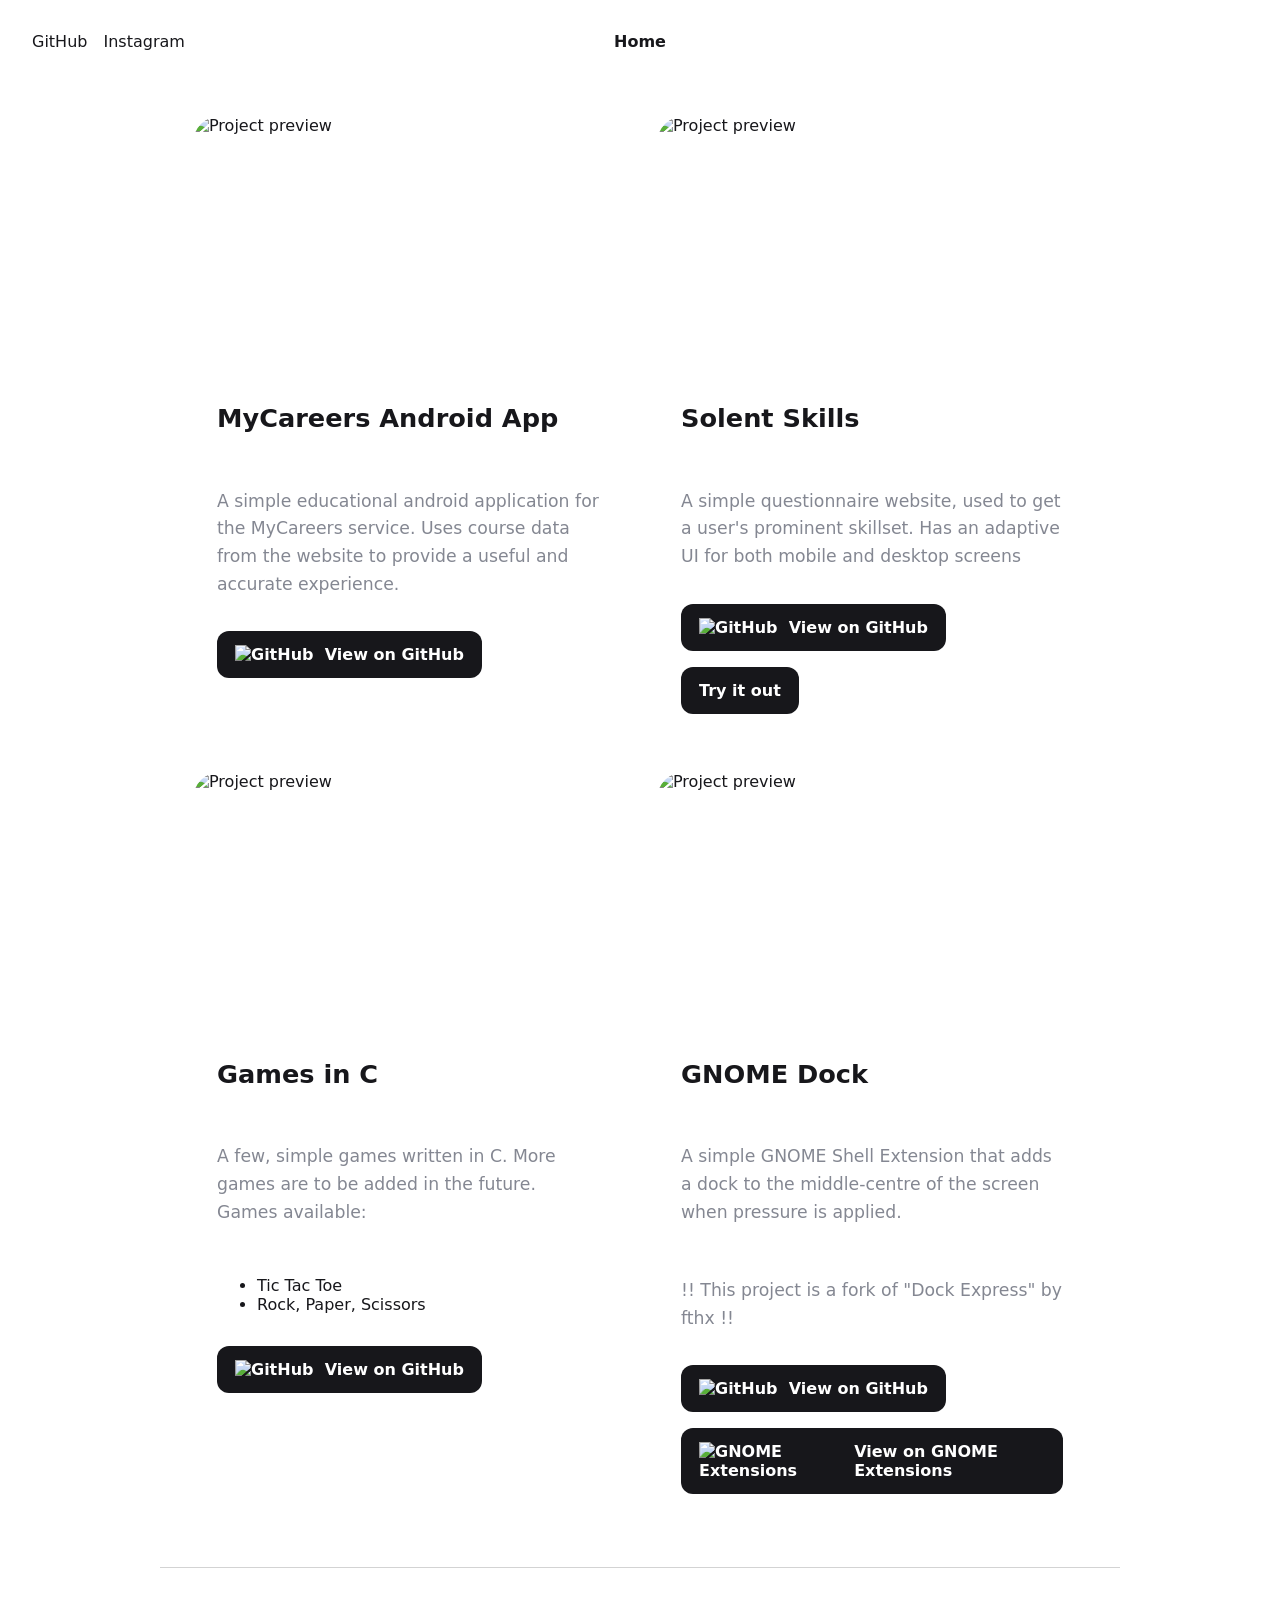
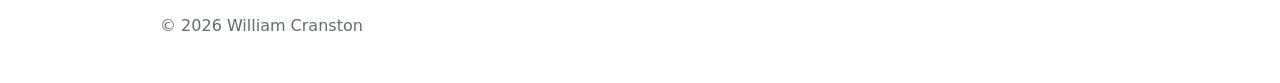
==== projects.html @ 8311c409 "Added some more (unnecessary) animations for elements" ====
<!doctype html>
<html lang="en">
  <head>
    <meta charset="utf-8" />
    <meta name="viewport" content="width=device-width,initial-scale=1" />
    <meta name="color-scheme" content="light dark" />
    <title>Projects</title>
    <link rel="stylesheet" href="styles.css" />
  </head>

  <body>
    <div class="noise"></div>

    <header class="nav">
      <div class="nav-top">
        <div class="nav-left">
          <div class="socials">
            <div class="menu-link">
              <a href="https://github.com/devster3000" target="_blank"
                >GitHub</a
              >
            </div>
            <div class="menu-link">
              <a href="https://instagram.com/coolmccools0n" target="_blank"
                >Instagram</a
              >
            </div>
          </div>

          <button class="menu-toggle" aria-label="Menu">☰</button>
        </div>

        <div class="nav-center">
          <div class="menu-link">
            <a href="/index.html" class="projects-btn" id="nav-title">Home</a>
          </div>
        </div>
      </div>

      <div class="mobile-menu">
        <div class="menu-links">
          <div class="menu-link">
            <a href="https://github.com/devster3000" target="_blank">GitHub</a>
          </div>
          <div class="menu-link">
            <a href="https://instagram.com/coolmccools0n" target="_blank"
              >Instagram</a
            >
          </div>
        </div>

        <div class="menu-divider"></div>
      </div>
    </header>

    <div class="wrap">
      <main class="projects-page">
        <!-- Project Card #1 (MyCareers Android App)-->
        <section class="project-card">
          <div class="project-image">
            <img
              src="https://raw.githubusercontent.com/devster3000/assets-drive/main/mycareers/banner/my-careers-banner.png"
              alt="Project preview"
            />
          </div>

          <div class="project-content">
            <h2>MyCareers Android App</h2>

            <p>
              A simple educational android application for the MyCareers
              service. Uses course data from the website to provide a useful and
              accurate experience.
            </p>

            <a
              class="github-btn"
              href="https://github.com/devster3000/mycareers-app"
            >
              <picture>
                <source
                  srcset="
                    https://raw.githubusercontent.com/devster3000/assets-drive/main/logos/github/github-black.png
                  "
                  media="(prefers-color-scheme: dark)"
                />

                <img
                  src="https://raw.githubusercontent.com/devster3000/assets-drive/main/logos/github/github-white.png"
                  alt="GitHub"
                />
              </picture>

              <span>View on GitHub</span>
            </a>
          </div>
        </section>

        <!-- Project Card #2 (Solent Skills)-->
        <section class="project-card">
          <div class="project-image">
            <img
              src="https://raw.githubusercontent.com/devster3000/assets-drive/main/solent-skills/banner/solent-skills-banner.png"
              alt="Project preview"
            />
          </div>

          <div class="project-content">
            <h2>Solent Skills</h2>

            <p>
              A simple questionnaire website, used to get a user's prominent
              skillset. Has an adaptive UI for both mobile and desktop screens
            </p>

            <a
              class="github-btn"
              href="https://github.com/devster3000/solent-skills"
            >
              <picture>
                <source
                  srcset="
                    https://raw.githubusercontent.com/devster3000/assets-drive/main/logos/github/github-black.png
                  "
                  media="(prefers-color-scheme: dark)"
                />

                <img
                  src="https://raw.githubusercontent.com/devster3000/assets-drive/main/logos/github/github-white.png"
                  alt="GitHub"
                />
              </picture>

              <span>View on GitHub</span>
            </a>

            <a
              class="github-btn"
              href="https://devster3000.github.io/solent-skills/"
            >
              <span>Try it out</span>
            </a>
          </div>
        </section>

        <!-- Project Card #3 (Games in C)-->
        <section class="project-card">
          <div class="project-image">
            <img
              src="https://raw.githubusercontent.com/devster3000/assets-drive/main/other/various%20games/banner/games-banner.png"
              alt="Project preview"
            />
          </div>

          <div class="project-content">
            <h2>Games in C</h2>

            <p>
              A few, simple games written in C. More games are to be added in
              the future. Games available:
            </p>
            <ul>
              <li>Tic Tac Toe</li>
              <li>Rock, Paper, Scissors</li>
            </ul>

            <a
              class="github-btn"
              href="https://github.com/devster3000/games-collection"
            >
              <picture>
                <source
                  srcset="
                    https://raw.githubusercontent.com/devster3000/assets-drive/main/logos/github/github-black.png
                  "
                  media="(prefers-color-scheme: dark)"
                />

                <img
                  src="https://raw.githubusercontent.com/devster3000/assets-drive/main/logos/github/github-white.png"
                  alt="GitHub"
                />
              </picture>

              <span>View on GitHub</span>
            </a>
          </div>
        </section>

        <!-- Project Card #4 (GNOME Dock)-->
        <section class="project-card">
          <div class="project-image">
            <img
              src="https://raw.githubusercontent.com/devster3000/assets-drive/main/gnome-dock/banner/gnome-dock-banner.png"
              alt="Project preview"
            />
          </div>

          <div class="project-content">
            <h2>GNOME Dock</h2>

            <p>
              A simple GNOME Shell Extension that adds a dock to the
              middle-centre of the screen when pressure is applied.
            </p>
            <p>!! This project is a fork of "Dock Express" by fthx !!</p>

            <a
              class="github-btn"
              href="https://github.com/devster3000/gnome-dock"
            >
              <picture>
                <source
                  srcset="
                    https://raw.githubusercontent.com/devster3000/assets-drive/main/logos/github/github-black.png
                  "
                  media="(prefers-color-scheme: dark)"
                />

                <img
                  src="https://raw.githubusercontent.com/devster3000/assets-drive/main/logos/github/github-white.png"
                  alt="GitHub"
                />
              </picture>

              <span>View on GitHub</span>
            </a>

            <a
              class="github-btn"
              href="https://extensions.gnome.org/extension/10237/gnome-dock/"
            >
              <picture>
                <source
                  srcset="
                    https://raw.githubusercontent.com/devster3000/assets-drive/main/logos/gnome/gnome-black.png
                  "
                  media="(prefers-color-scheme: dark)"
                />

                <img
                  src="https://raw.githubusercontent.com/devster3000/assets-drive/main/logos/gnome/gnome-white.png"
                  alt="GNOME Extensions"
                />
              </picture>

              <span>View on GNOME Extensions</span>
            </a>
          </div>
        </section>
      </main>

      <footer id="foot">
        <span>© 2026 William Cranston</span>
      </footer>
    </div>

    <script>
      document.addEventListener("DOMContentLoaded", () => {
        const toggle = document.querySelector(".menu-toggle");
        const mobileMenu = document.querySelector(".mobile-menu");
        const title = document.getElementById("nav-title");

        let open = false;

        title.style.pointerEvents = "auto";

        toggle.addEventListener("click", () => {
          open = !open;

          mobileMenu.classList.toggle("show");

          // icon swap
          toggle.textContent = open ? "✕" : "☰";

          // title swap
          title.textContent = open ? "Links" : "Home";

          if (open) {
            title.style.pointerEvents = "none";
          } else {
            title.style.pointerEvents = "auto";
          }
        });
      });
    </script>
  </body>
</html>
---- styles.css ----
/* --- ROOT VARIABLES --- */

:root {
  /* Base color system and theme variables */
  color-scheme: light dark;

  --bg: #ffffff;
  --surface: #ffffff;

  --text: #17171b;
  --muted: #666a77;

  --accent: #7f73f6;

  --border: #d3d3d3;
}

/* --- DARK MODE OVERRIDES --- */

@media (prefers-color-scheme: dark) {
  :root {
    /* Overrides for dark theme */
    --bg: #141418;
    --surface: #18181d;
    --text: #f4f4f7;
    --muted: #a6aabc;
    --accent: #a79fff;
    --border: #272730;
  }
}

/* --- GLOBAL RESET --- */

* {
  /* Ensure consistent box sizing across elements */
  box-sizing: border-box;
}

html,
body {
  /* Remove default spacing */
  margin: 0;
}

body {
  /* Base typography and colors */
  font-family: Inter, system-ui, sans-serif;
  background: var(--bg);
  color: var(--text);
}

/* --- LAYOUT --- */

.wrap {
  /* Constrains content width and centers it */
  width: min(960px, 90%);
  margin: 0 auto;
}

/* --- NAVIGATION --- */

.nav {
  margin-top: 1rem;
  padding: 1.5rem clamp(1rem, 5vw, 4rem);
}

.brand {
  /* Brand/logo alignment */
  display: inline-flex;
  align-items: center;
  gap: 12px;

  color: inherit;
  text-decoration: none;
  font-weight: 600;
}

/* --- HERO SECTION --- */

.hero {
  /* Vertically centered hero section */
  min-height: 72vh;
  display: grid;
  align-items: center;
}

.glass {
  /* Transparent container placeholder */
  padding: 0;
  background: transparent;
}

/* --- UI ELEMENTS --- */

.pill {
  /* Rounded label element */
  display: inline-block;
  padding: 8px 12px;
  border: 1px solid var(--border);
  border-radius: 999px;
  color: var(--muted);
  font-size: 0.9rem;
}

/* --- TYPOGRAPHY --- */

h1 {
  /* Main heading styling */
  margin: 28px 0 20px;
  font-size: clamp(3rem, 10vw, 5.5rem);
  line-height: 0.95;
  letter-spacing: -0.05em;
  max-width: 9ch;
}

p {
  /* Body text constraints */
  max-width: 620px;
  color: var(--muted);
  font-size: 1.08rem;
  line-height: 1.8;
}

/* --- ACTION BUTTONS --- */

.actions {
  display: flex;
  gap: 12px;
  margin-top: 36px;
}

.btn {
  /* Base button styling */
  padding: 14px 18px;
  border-radius: 12px;
  text-decoration: none;
}

.primary {
  /* Primary button variant */
  background: var(--text);
  color: var(--bg);
  transition: 0.2s ease;
}

.primary:hover {
  transform: translateY(-2px);
}

.secondary {
  /* Secondary button variant */
  color: var(--text);
  border: 1px solid var(--border);
  transition: 0.2s ease;
}

.secondary:hover {
  transform: translateY(-2px);
}

/* --- FOOTER --- */

footer {
  padding: 48px 0;
  color: var(--muted);
  border-top: 1px solid var(--border);

  display: flex;
  text-align: center;
  justify-content: space-between;
}

/* --- RESPONSIVE (BASE) --- */

@media (max-width: 700px) {
  .actions {
    flex-direction: column;
  }

  .btn {
    width: 100%;
    text-align: center;
  }

  footer {
    flex-direction: column;
    gap: 8px;
  }
}

/* --- NAVIGATION STRUCTURE --- */

.nav {
  /* Main navigation layout */
  position: relative;
  display: flex;
  align-items: center;
  justify-content: space-between;
  padding: 1rem 2rem;
  gap: 1rem;
}

.nav-left,
.nav-right {
  /* Left and right navigation groups */
  display: flex;
  align-items: center;
  gap: 1rem;
  z-index: 2;
}

.nav-left a,
.nav-right a,
.mobile-menu a {
  /* Shared link styling */
  text-decoration: none;
  color: inherit;
  font-weight: 500;
}

.nav-center {
  /* Centered navigation content */
  position: absolute;
  pointer-events: none;
  left: 50%;
  transform: translateX(-50%);
  z-index: 1;
}

.nav-top {
  /* Top navigation row */
  display: flex;
  align-items: center;
  justify-content: space-between;
  position: relative;
  width: 100%;
}

.nav-top {
  flex-shrink: 0;
}

/* --- NAVIGATION COMPONENTS --- */

.projects-btn {
  padding: 0.7rem 1.4rem;
  border-radius: 999px;

  text-decoration: none;
  color: inherit;
  font-weight: 600;

  transition: 0.2 ease;
}

.projects-btn:hover {
  transform: translateY(-4px);
}

.socials {
  /* Social links container */
  display: flex;
  gap: 1rem;
}

.menu-toggle {
  /* Mobile menu toggle button */
  display: none;
  background: transparent;
  border: none;
  color: inherit;
  font-size: 1.5rem;
  cursor: pointer;
}

.mobile-menu {
  /* Collapsible mobile menu */
  width: 100%;
  overflow: hidden;

  max-height: 0;
  transition: max-height 0.35s ease;

  display: flex;
  flex-direction: column;
  gap: 1.2rem;

  flex-basis: 100%;
}

.mobile-menu.show {
  /* Expanded mobile menu state */
  max-height: 130px;
}

.menu-links {
  /* Desktop-style links inside mobile */
  display: flex;
  justify-content: center;
  gap: 3rem;
  padding: 0.75rem 0 0.5rem;

  transition: 0.2s ease;
}

.menu-link {
  transition: 0.2s ease;
}

.menu-link:hover {
  transform: translateY(-4px);
}

.menu-divider {
  /* Divider line */
  border-bottom: 2px dashed var(--border);
  width: 100%;
}

.menu-links a {
  text-decoration: none;
  font-weight: 500;
}

.mobile-menu a {
  /* Mobile links styling override */
  text-decoration: none;
  font-weight: 600;
}

.mobile-menu.show {
  display: flex;
}

/* --- NAV RESPONSIVE --- */

@media (max-width: 900px) {
  .socials {
    display: none;
  }

  .menu-toggle {
    display: block;
  }

  .nav {
    padding: 1rem;
    flex-wrap: wrap;
  }

  .nav-left {
    gap: 0.7rem;
  }

  .projects-btn {
    padding: 0.6rem 1.1rem;
  }
}

/* --- PROJECTS PAGE --- */

.projects-page {
  /* Responsive grid layout for projects */
  display: grid;
  grid-template-columns: repeat(auto-fit, minmax(320px, 1fr));
  gap: 2rem;
  padding: 3rem 2rem;
}

.project-card {
  /* Individual project container */
  display: flex;
  flex-direction: column;

  background: rgba(255, 255, 255, 0.06);
  backdrop-filter: blur(20px);
  -webkit-backdrop-filter: blur(20px);

  border: 1px solid rgba(255, 255, 255, 0.08);

  border-radius: 28px;
  overflow: hidden;

  transition: 0.25s ease;
}

.project-card:hover {
  transform: translateY(-4px);
}

.project-image {
  /* Image wrapper */
  width: 100%;
  aspect-ratio: 16 / 9;
  overflow: hidden;
}

.project-image img {
  /* Ensures image fills container */
  width: 100%;
  height: 100%;
  object-fit: cover;
  display: block;
}

.project-content {
  /* Card content layout */
  padding: 1.5rem;
  display: flex;
  flex-direction: column;
  gap: 1rem;
}

.project-content h2 {
  font-size: 1.6rem;
  font-weight: 700;
}

.project-content p {
  line-height: 1.6;
  opacity: 0.8;
}

/* --- PROJECT BUTTON --- */

.github-btn {
  /* GitHub link button */
  display: inline-flex;
  align-items: center;
  gap: 0.7rem;

  width: fit-content;

  padding: 14px 18px;
  border-radius: 12px;

  background: var(--text);
  color: var(--bg);

  text-decoration: none;
  font-weight: 600;

  transition: 0.2s ease;
}

.github-btn:hover {
  transform: translateY(-2px);
  opacity: 0.92;
}

.github-btn img {
  width: 18px;
  height: 18px;
  object-fit: contain;
}

/* --- PROJECTS RESPONSIVE --- */

@media (max-width: 700px) {
  .projects-page {
    grid-template-columns: 1fr;
    justify-items: center;
  }

  .project-card {
    width: 100%;
    max-width: 500px;
  }
}
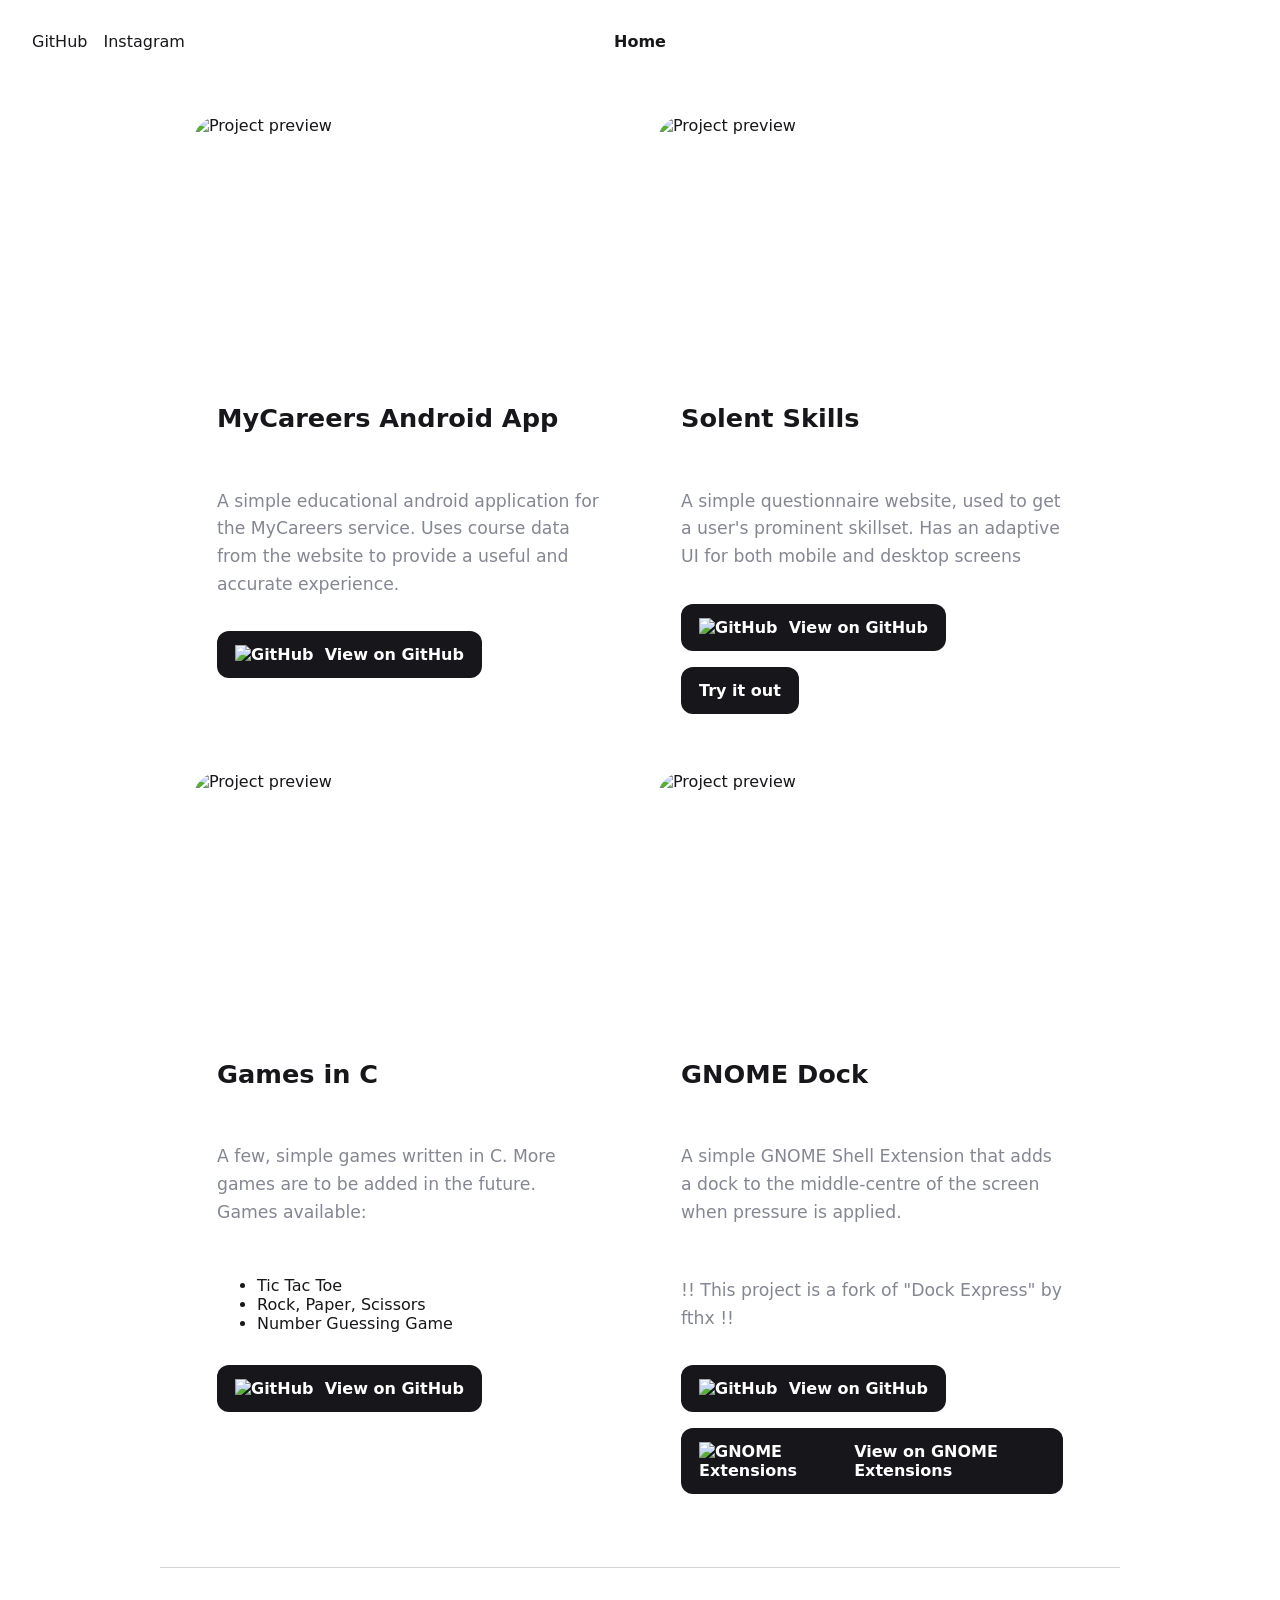
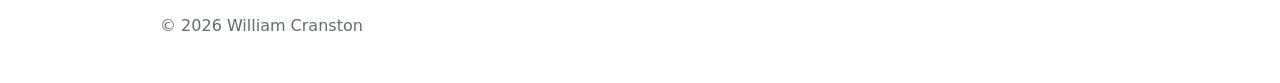
==== commit c0618efd: "Add another game to the list" ====
--- a/projects.html
+++ b/projects.html
@@ -162,6 +162,7 @@
             <ul>
               <li>Tic Tac Toe</li>
               <li>Rock, Paper, Scissors</li>
+              <li>Number Guessing Game</li>
             </ul>
 
             <a
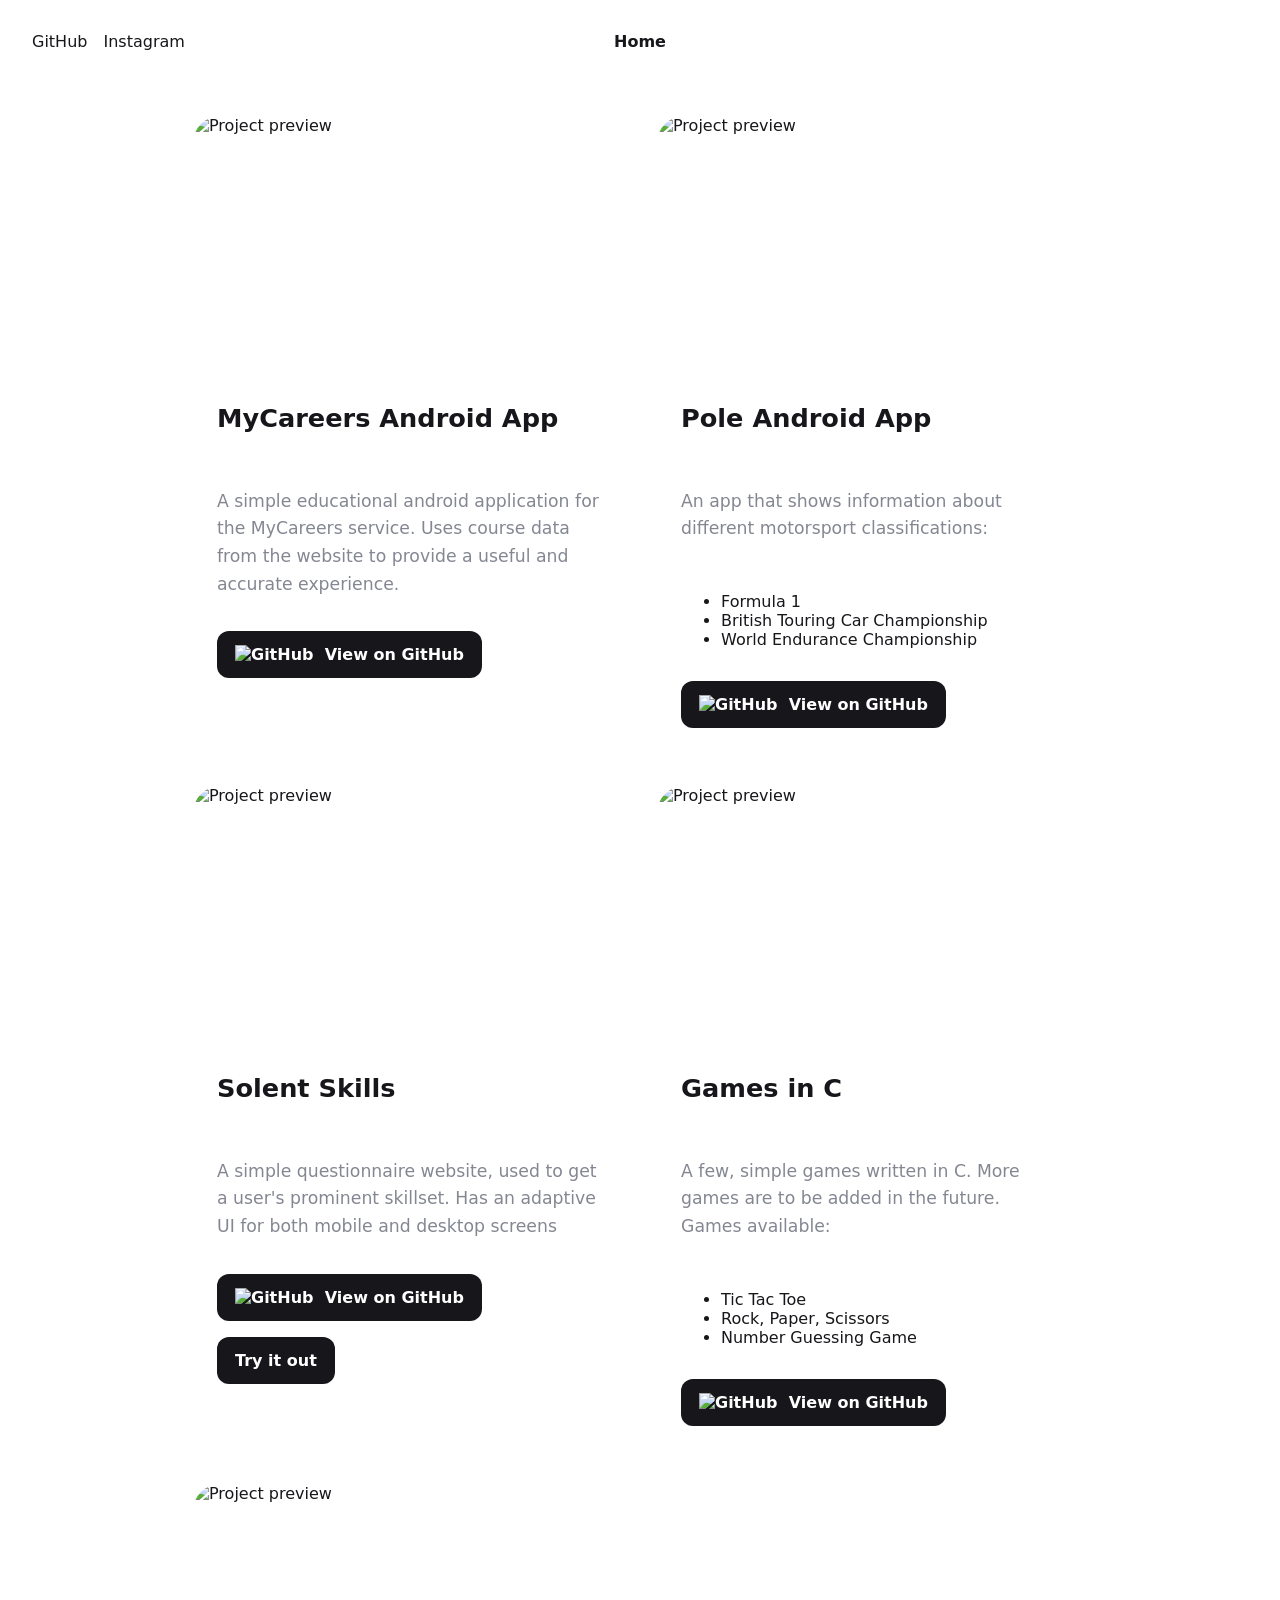
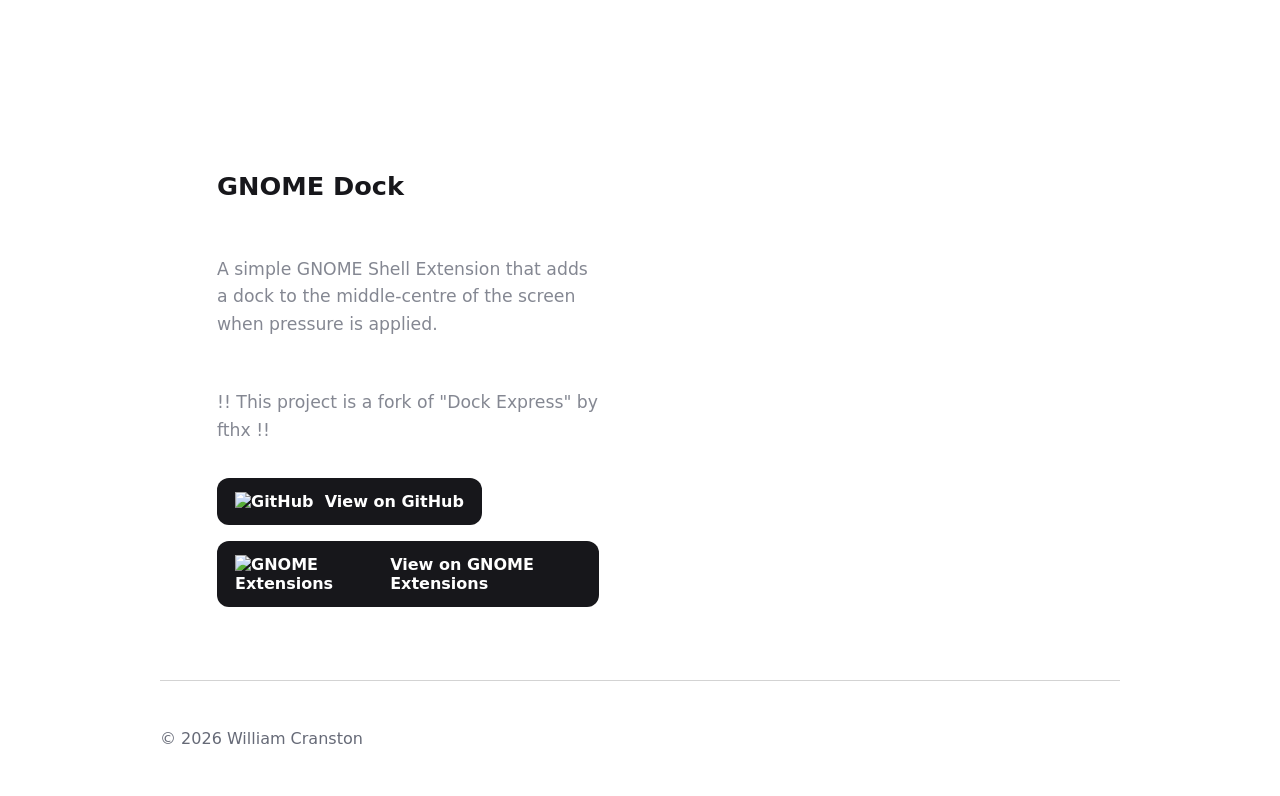
==== commit 698a76d0: "Add pole app" ====
--- a/projects.html
+++ b/projects.html
@@ -96,7 +96,52 @@
           </div>
         </section>
 
-        <!-- Project Card #2 (Solent Skills)-->
+        <!-- Project Card #2 (Pole App)-->
+        <section class="project-card">
+          <div class="project-image">
+            <img
+              src="https://raw.githubusercontent.com/devster3000/assets-drive/main/pole-app/banner/pole-banner.png"
+              alt="Project preview"
+            />
+          </div>
+
+          <div class="project-content">
+            <h2>Pole Android App</h2>
+
+            <p>
+              An app that shows information about different motorsport
+              classifications:
+            </p>
+            <ul>
+              <li>Formula 1</li>
+              <li>British Touring Car Championship</li>
+              <li>World Endurance Championship</li>
+            </ul>
+
+            <a
+              class="github-btn"
+              href="https://github.com/devster3000/pole-app"
+            >
+              <picture>
+                <source
+                  srcset="
+                    https://raw.githubusercontent.com/devster3000/assets-drive/main/logos/github/github-black.png
+                  "
+                  media="(prefers-color-scheme: dark)"
+                />
+
+                <img
+                  src="https://raw.githubusercontent.com/devster3000/assets-drive/main/logos/github/github-white.png"
+                  alt="GitHub"
+                />
+              </picture>
+
+              <span>View on GitHub</span>
+            </a>
+          </div>
+        </section>
+
+        <!-- Project Card #3 (Solent Skills)-->
         <section class="project-card">
           <div class="project-image">
             <img
@@ -143,7 +188,7 @@
           </div>
         </section>
 
-        <!-- Project Card #3 (Games in C)-->
+        <!-- Project Card #4 (Games in C)-->
         <section class="project-card">
           <div class="project-image">
             <img
@@ -188,7 +233,7 @@
           </div>
         </section>
 
-        <!-- Project Card #4 (GNOME Dock)-->
+        <!-- Project Card #5 (GNOME Dock)-->
         <section class="project-card">
           <div class="project-image">
             <img
--- a/styles.css
+++ b/styles.css
@@ -47,6 +47,12 @@
   font-family: Inter, system-ui, sans-serif;
   background: var(--bg);
   color: var(--text);
+  cursor: url("cursor-files/cursor_pointer.png"), auto;
+}
+
+a,
+button {
+  cursor: url("cursor-files/cursor_link.png"), pointer;
 }
 
 /* --- LAYOUT --- */
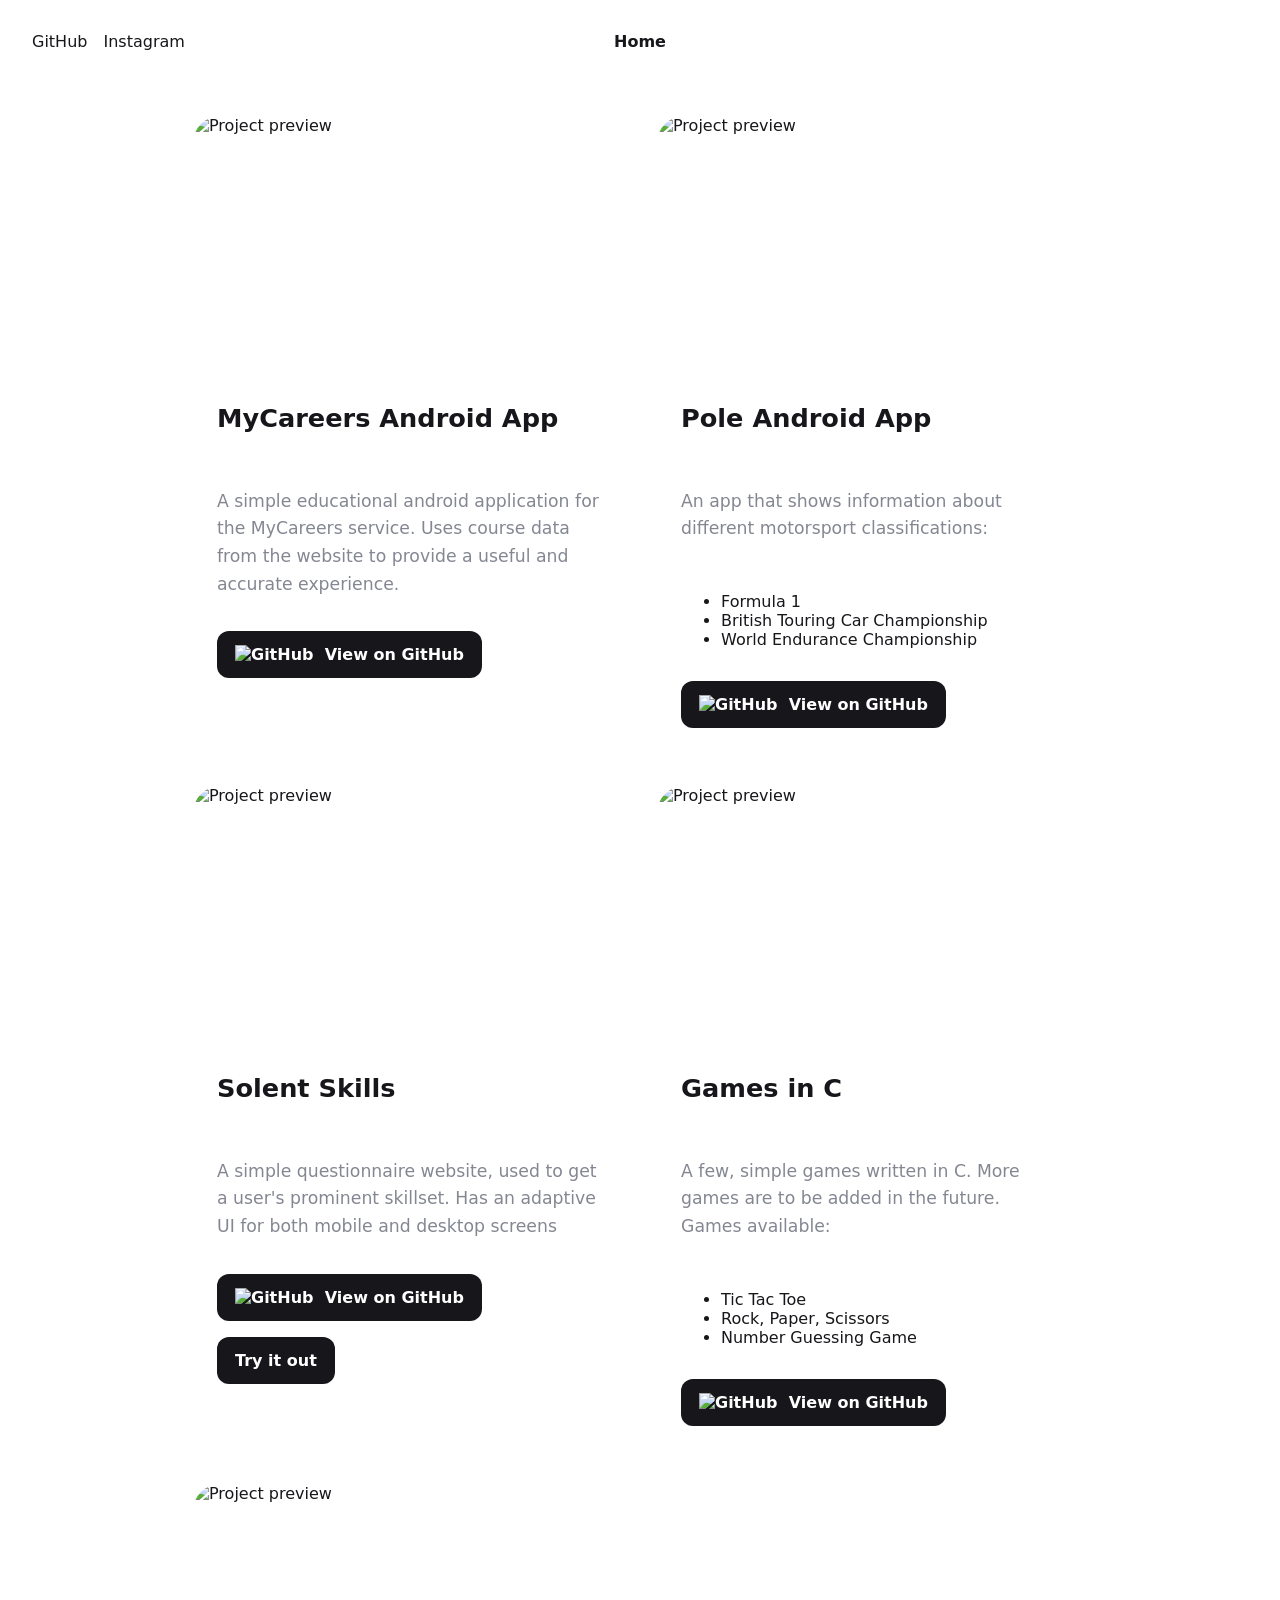
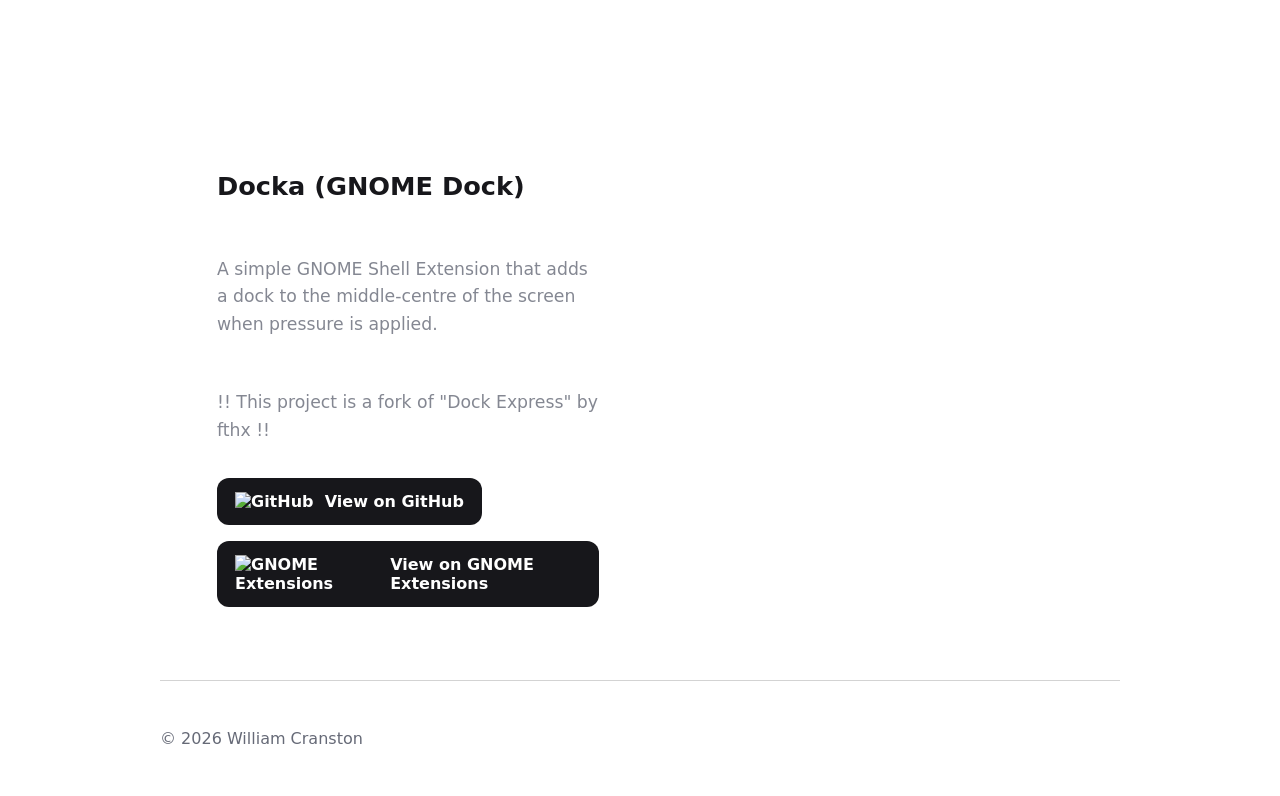
==== commit e1721824: "Rename GNOME Dock to Docka and update links" ====
--- a/projects.html
+++ b/projects.html
@@ -243,7 +243,7 @@
           </div>
 
           <div class="project-content">
-            <h2>GNOME Dock</h2>
+            <h2>Docka (GNOME Dock)</h2>
 
             <p>
               A simple GNOME Shell Extension that adds a dock to the
@@ -253,28 +253,28 @@
 
             <a
               class="github-btn"
-              href="https://github.com/devster3000/gnome-dock"
-            >
-              <picture>
-                <source
-                  srcset="
-                    https://raw.githubusercontent.com/devster3000/assets-drive/main/logos/github/github-black.png
-                  "
-                  media="(prefers-color-scheme: dark)"
-                />
-
-                <img
-                  src="https://raw.githubusercontent.com/devster3000/assets-drive/main/logos/github/github-white.png"
-                  alt="GitHub"
-                />
-              </picture>
-
-              <span>View on GitHub</span>
-            </a>
-
-            <a
-              class="github-btn"
-              href="https://extensions.gnome.org/extension/10237/gnome-dock/"
+              href="https://github.com/devster3000/docka"
+            >
+              <picture>
+                <source
+                  srcset="
+                    https://raw.githubusercontent.com/devster3000/assets-drive/main/logos/github/github-black.png
+                  "
+                  media="(prefers-color-scheme: dark)"
+                />
+
+                <img
+                  src="https://raw.githubusercontent.com/devster3000/assets-drive/main/logos/github/github-white.png"
+                  alt="GitHub"
+                />
+              </picture>
+
+              <span>View on GitHub</span>
+            </a>
+
+            <a
+              class="github-btn"
+              href="https://extensions.gnome.org/"
             >
               <picture>
                 <source
--- a/styles.css
+++ b/styles.css
@@ -276,7 +276,6 @@
   border: none;
   color: inherit;
   font-size: 1.5rem;
-  cursor: pointer;
 }
 
 .mobile-menu {
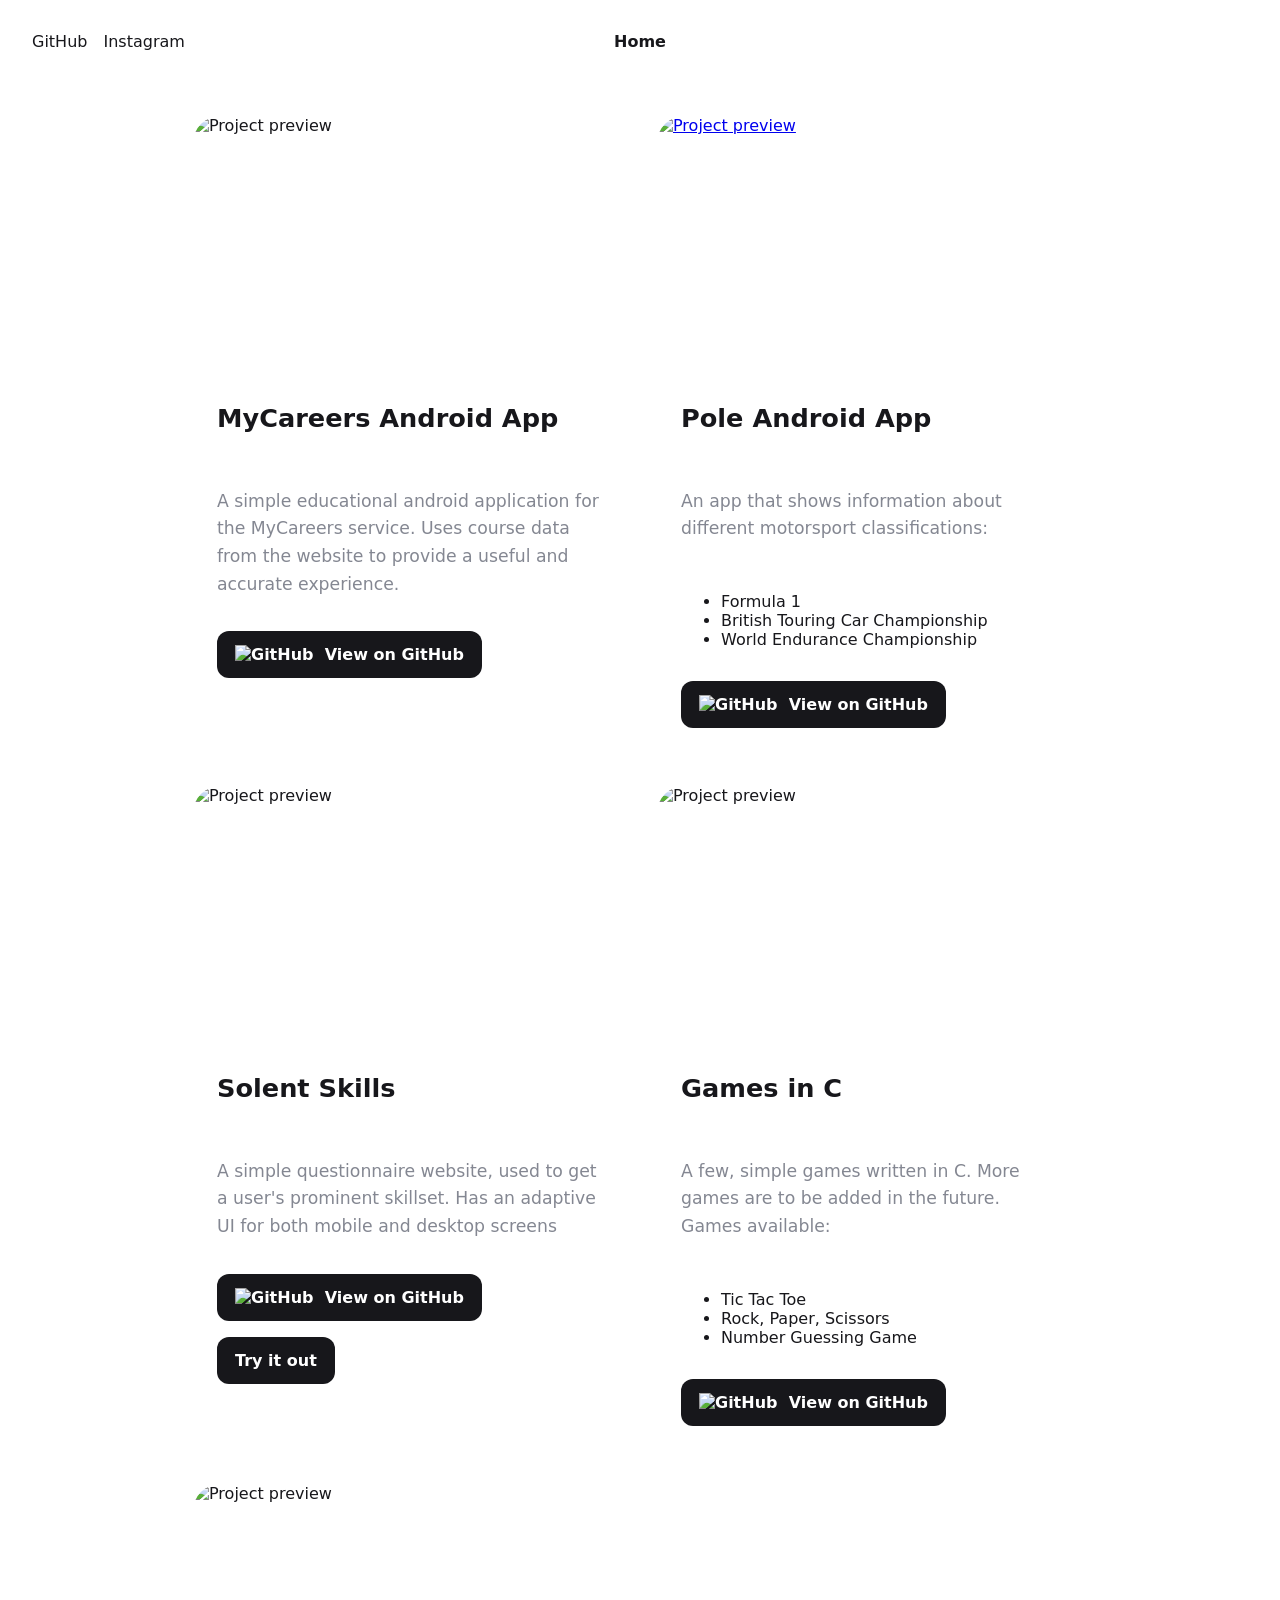
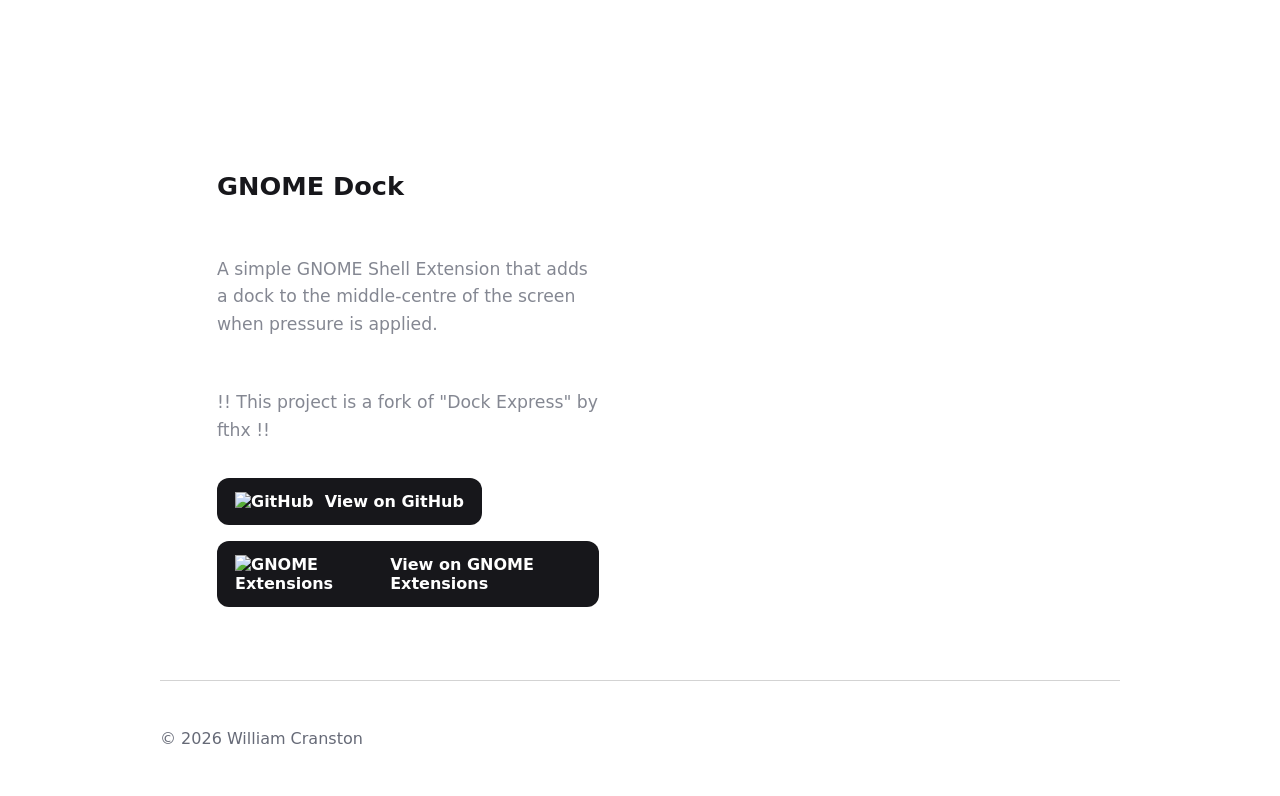
==== commit 7a935a96: "Added new page type for more in-depth information concerning projects." ====
--- a/projects.html
+++ b/projects.html
@@ -99,10 +99,12 @@
         <!-- Project Card #2 (Pole App)-->
         <section class="project-card">
           <div class="project-image">
-            <img
-              src="https://raw.githubusercontent.com/devster3000/assets-drive/main/pole-app/banner/pole-banner.png"
-              alt="Project preview"
-            />
+            <a href="/project-pages/pole-app.html">
+              <img
+                src="https://raw.githubusercontent.com/devster3000/assets-drive/main/pole-app/banner/pole-banner.png"
+                alt="Project preview"
+              />
+            </a>
           </div>
 
           <div class="project-content">
@@ -243,7 +245,7 @@
           </div>
 
           <div class="project-content">
-            <h2>Docka (GNOME Dock)</h2>
+            <h2>GNOME Dock</h2>
 
             <p>
               A simple GNOME Shell Extension that adds a dock to the
@@ -253,28 +255,28 @@
 
             <a
               class="github-btn"
-              href="https://github.com/devster3000/docka"
-            >
-              <picture>
-                <source
-                  srcset="
-                    https://raw.githubusercontent.com/devster3000/assets-drive/main/logos/github/github-black.png
-                  "
-                  media="(prefers-color-scheme: dark)"
-                />
-
-                <img
-                  src="https://raw.githubusercontent.com/devster3000/assets-drive/main/logos/github/github-white.png"
-                  alt="GitHub"
-                />
-              </picture>
-
-              <span>View on GitHub</span>
-            </a>
-
-            <a
-              class="github-btn"
-              href="https://extensions.gnome.org/"
+              href="https://github.com/devster3000/gnome-dock"
+            >
+              <picture>
+                <source
+                  srcset="
+                    https://raw.githubusercontent.com/devster3000/assets-drive/main/logos/github/github-black.png
+                  "
+                  media="(prefers-color-scheme: dark)"
+                />
+
+                <img
+                  src="https://raw.githubusercontent.com/devster3000/assets-drive/main/logos/github/github-white.png"
+                  alt="GitHub"
+                />
+              </picture>
+
+              <span>View on GitHub</span>
+            </a>
+
+            <a
+              class="github-btn"
+              href="https://extensions.gnome.org/extension/10237/gnome-dock/"
             >
               <picture>
                 <source
--- a/styles.css
+++ b/styles.css
@@ -421,6 +421,10 @@
   font-weight: 700;
 }
 
+.project-content h2 a {
+  color: inherit;
+}
+
 .project-content p {
   line-height: 1.6;
   opacity: 0.8;
@@ -472,3 +476,140 @@
     max-width: 500px;
   }
 }
+
+/* --- APP PAGE DESIGN --- */
+
+.app-header {
+  margin-top: 2rem;
+  margin-bottom: 2rem;
+}
+
+.app-header-content {
+  display: flex;
+  align-items: center;
+  justify-content: space-between;
+  gap: 2rem;
+}
+
+.back-btn {
+  background: none;
+  border: none;
+  padding: 0;
+
+  color: inherit;
+}
+
+.app-meta {
+  max-width: 600px;
+}
+
+.app-header h1 {
+  font-size: clamp(2.5rem, 6vw, 3.5rem);
+  margin-bottom: 0.5rem;
+}
+
+.app-subtitle {
+  font-size: 1.1rem;
+  color: var(--muted);
+}
+
+.app-icon img {
+  width: 100px;
+  height: 100px;
+
+  border-radius: 22px;
+  object-fit: cover;
+
+  border: 1px solid var(--border);
+}
+
+@media (max-width: 700px) {
+  .app-header-content {
+    flex-direction: row;
+    align-items: center;
+    gap: 1rem;
+  }
+
+  .app-icon {
+    order: -1;
+  }
+
+  .app-icon img {
+    width: 60px;
+    height: 60px;
+    border-radius: 14px;
+  }
+
+  .app-meta h1 {
+    font-size: 1.8rem;
+  }
+
+  .app-subtitle {
+    font-size: 0.95rem;
+  }
+
+  .app-actions {
+    margin-top: 1.2rem;
+  }
+}
+
+/* -- SCREENSHOTS -- */
+
+.app-screenshots {
+  margin: 2rem 0;
+}
+
+.app-screenshots h2 {
+  margin-bottom: 1rem;
+}
+
+.screenshots-scroll {
+  display: flex;
+  gap: 1rem;
+
+  overflow-x: auto;
+  padding-bottom: 0.5rem;
+
+  scroll-snap-type: x mandatory;
+}
+
+.screenshots-scroll::-webkit-scrollbar {
+  height: 6px;
+}
+
+.screenshots-scroll::-webkit-scrollbar-thumb {
+  background: var(--border);
+  border-radius: 999px;
+}
+
+.screenshots-scroll img {
+  height: 300px;
+  border-radius: 16px;
+
+  object-fit: cover;
+
+  flex-shrink: 0;
+
+  scroll-snap-align: start;
+
+  border: 1px solid var(--border);
+}
+@media (max-width: 700px) {
+  .screenshots-scroll img {
+    height: 220px;
+  }
+}
+
+/* -- ABOUT SECTION -- */
+
+.app-about {
+  margin-top: 2.5rem;
+}
+
+.app-about h2 {
+  margin-bottom: 1rem;
+}
+
+.app-about p {
+  margin-bottom: 1rem;
+}
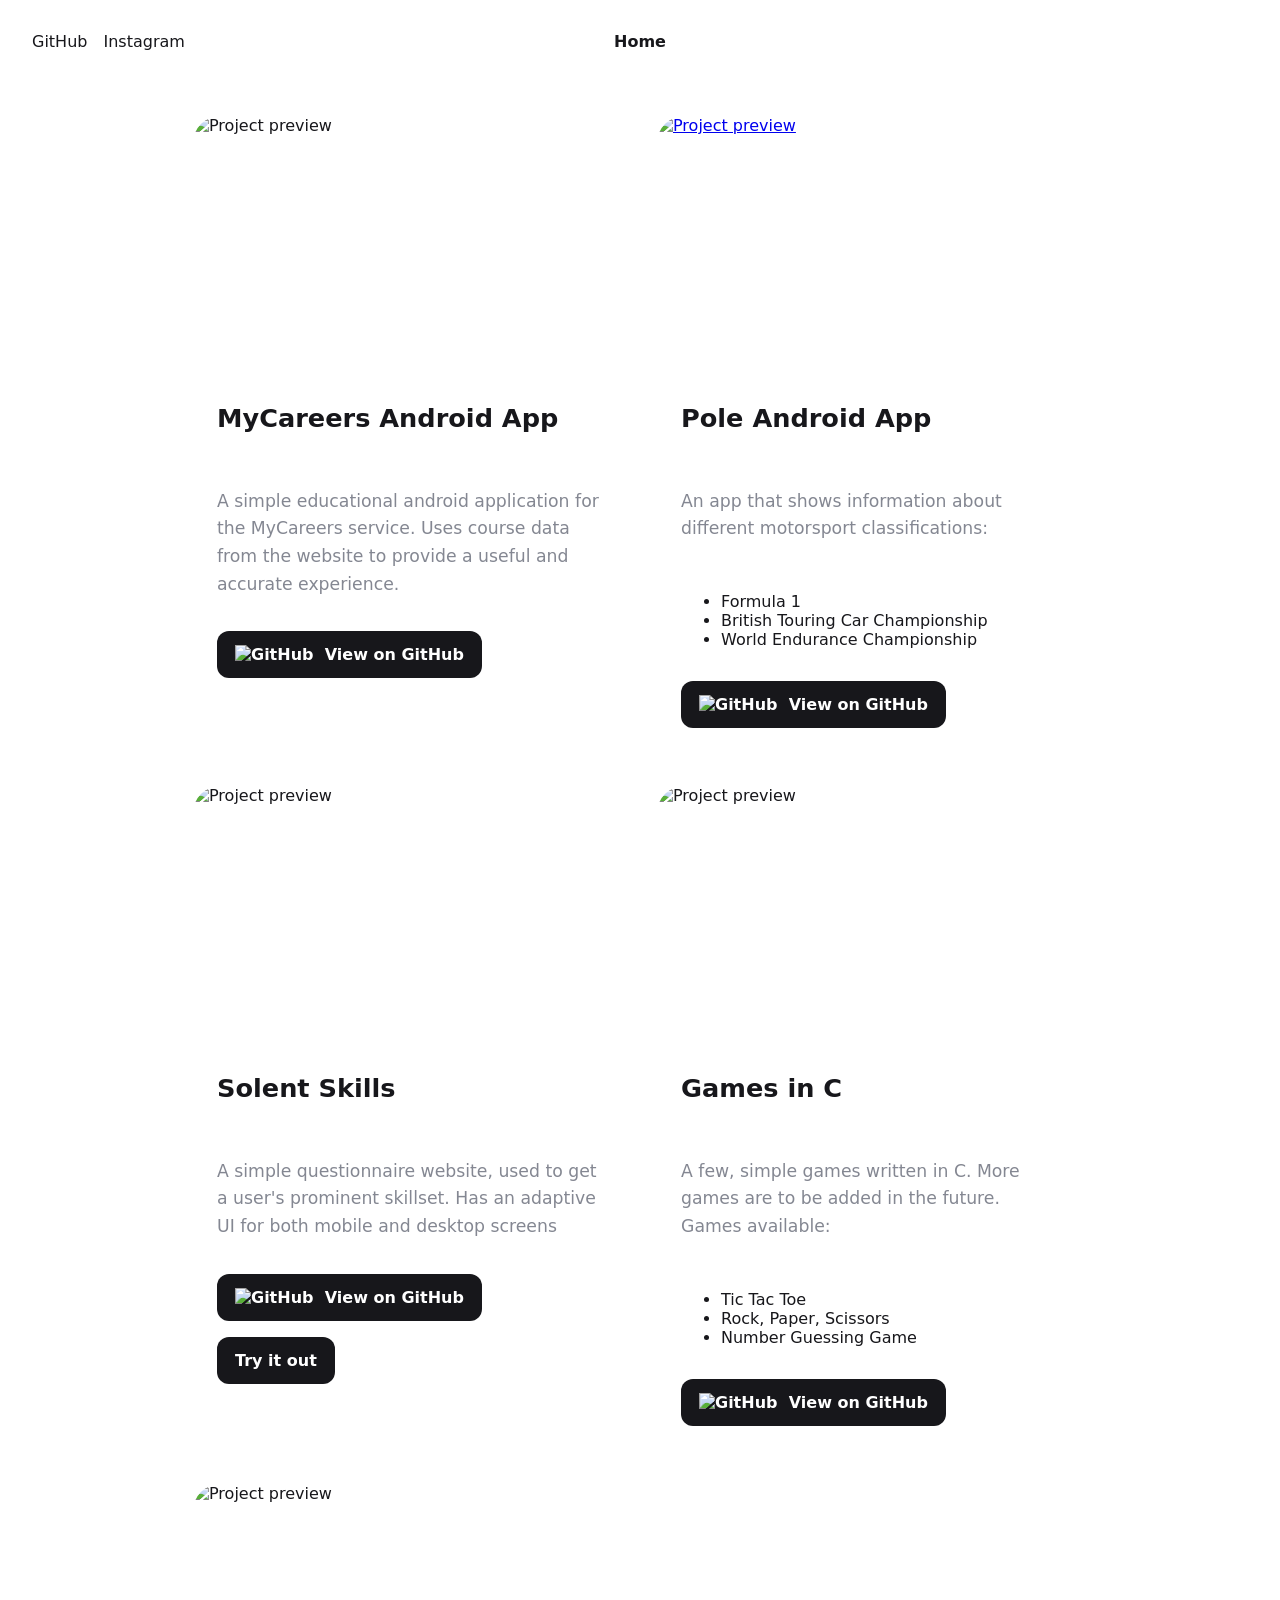
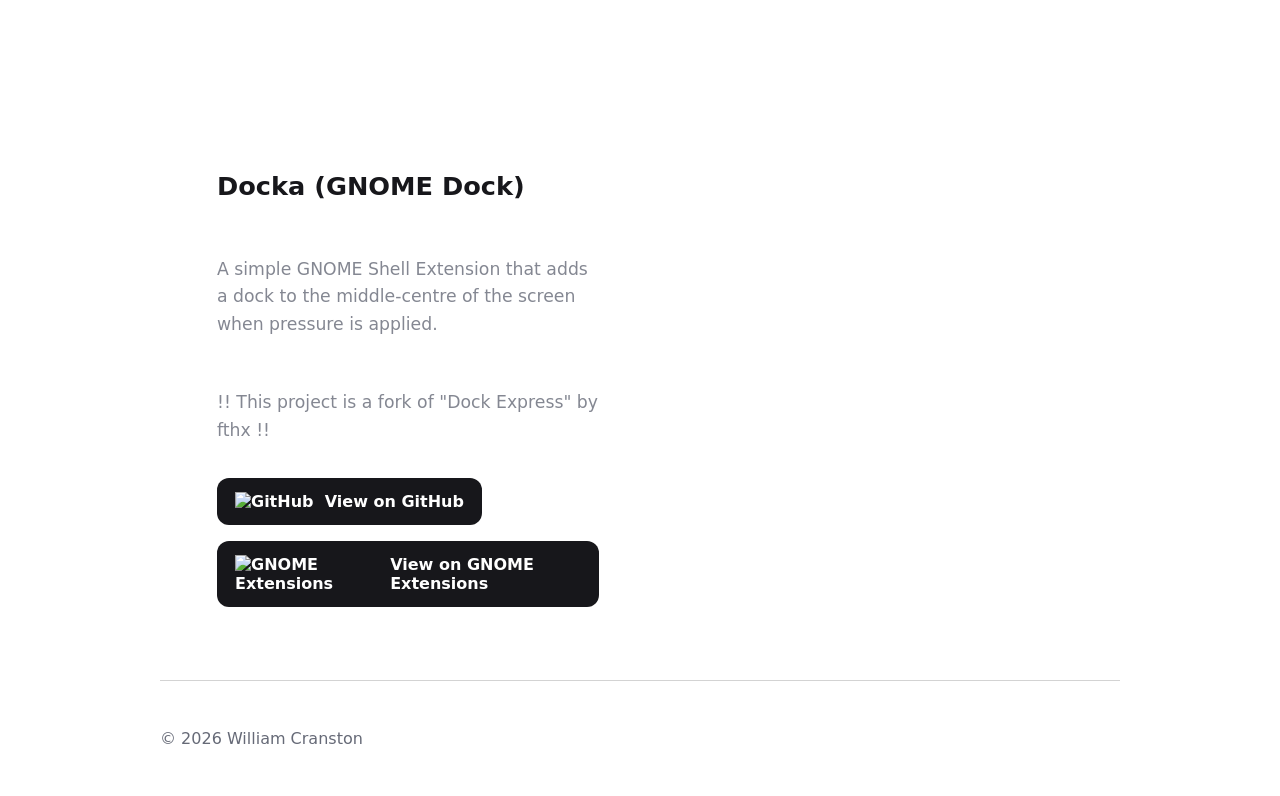
==== commit d30c66e9: "Merge branch 'main' of https://github.com/devster3000/portfolio" ====
--- a/projects.html
+++ b/projects.html
@@ -245,7 +245,7 @@
           </div>
 
           <div class="project-content">
-            <h2>GNOME Dock</h2>
+            <h2>Docka (GNOME Dock)</h2>
 
             <p>
               A simple GNOME Shell Extension that adds a dock to the
@@ -255,28 +255,28 @@
 
             <a
               class="github-btn"
-              href="https://github.com/devster3000/gnome-dock"
-            >
-              <picture>
-                <source
-                  srcset="
-                    https://raw.githubusercontent.com/devster3000/assets-drive/main/logos/github/github-black.png
-                  "
-                  media="(prefers-color-scheme: dark)"
-                />
-
-                <img
-                  src="https://raw.githubusercontent.com/devster3000/assets-drive/main/logos/github/github-white.png"
-                  alt="GitHub"
-                />
-              </picture>
-
-              <span>View on GitHub</span>
-            </a>
-
-            <a
-              class="github-btn"
-              href="https://extensions.gnome.org/extension/10237/gnome-dock/"
+              href="https://github.com/devster3000/docka"
+            >
+              <picture>
+                <source
+                  srcset="
+                    https://raw.githubusercontent.com/devster3000/assets-drive/main/logos/github/github-black.png
+                  "
+                  media="(prefers-color-scheme: dark)"
+                />
+
+                <img
+                  src="https://raw.githubusercontent.com/devster3000/assets-drive/main/logos/github/github-white.png"
+                  alt="GitHub"
+                />
+              </picture>
+
+              <span>View on GitHub</span>
+            </a>
+
+            <a
+              class="github-btn"
+              href="https://extensions.gnome.org/"
             >
               <picture>
                 <source
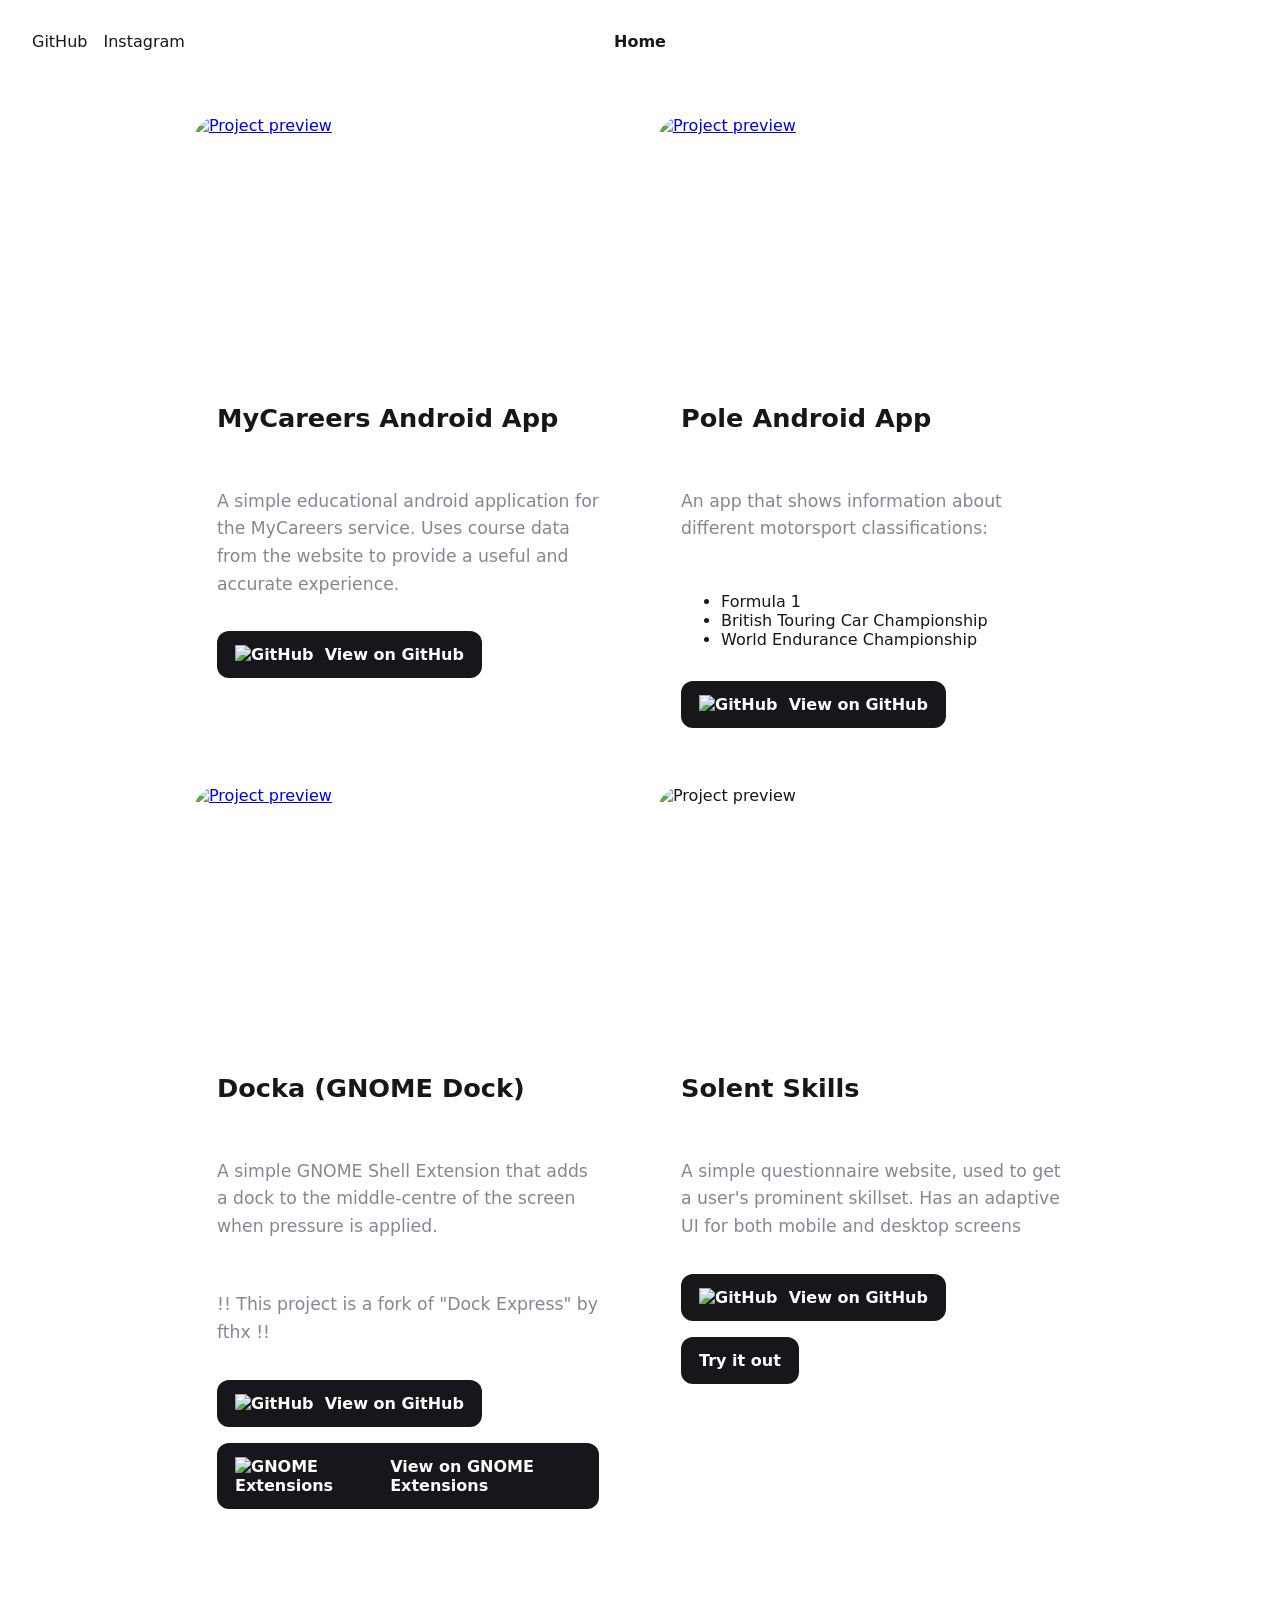
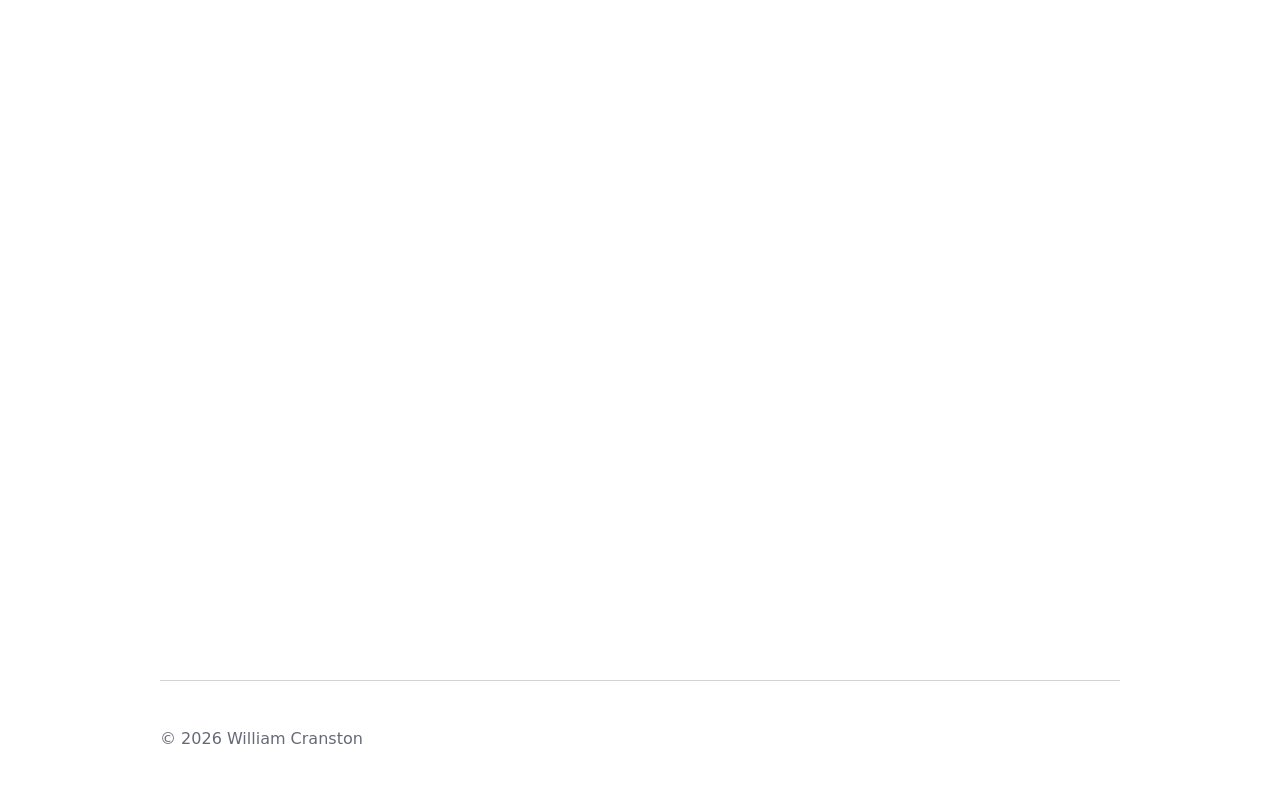
==== commit 57129b32: "Added more app pages and linked them to projects.html" ====
--- a/projects.html
+++ b/projects.html
@@ -58,10 +58,12 @@
         <!-- Project Card #1 (MyCareers Android App)-->
         <section class="project-card">
           <div class="project-image">
-            <img
-              src="https://raw.githubusercontent.com/devster3000/assets-drive/main/mycareers/banner/my-careers-banner.png"
-              alt="Project preview"
-            />
+            <a href="/project-pages/mycareers-app.html">
+              <img
+                src="https://raw.githubusercontent.com/devster3000/assets-drive/main/mycareers/banner/my-careers-banner.png"
+                alt="Project preview"
+              />
+            </a>
           </div>
 
           <div class="project-content">
@@ -143,7 +145,65 @@
           </div>
         </section>
 
-        <!-- Project Card #3 (Solent Skills)-->
+        <!-- Project Card #3 (GNOME Dock)-->
+        <section class="project-card">
+          <div class="project-image">
+            <a href="/project-pages/docka.html">
+              <img
+                src="https://raw.githubusercontent.com/devster3000/assets-drive/main/gnome-dock/banner/gnome-dock-banner.png"
+                alt="Project preview"
+              />
+            </a>
+          </div>
+
+          <div class="project-content">
+            <h2>Docka (GNOME Dock)</h2>
+
+            <p>
+              A simple GNOME Shell Extension that adds a dock to the
+              middle-centre of the screen when pressure is applied.
+            </p>
+            <p>!! This project is a fork of "Dock Express" by fthx !!</p>
+
+            <a class="github-btn" href="https://github.com/devster3000/docka">
+              <picture>
+                <source
+                  srcset="
+                    https://raw.githubusercontent.com/devster3000/assets-drive/main/logos/github/github-black.png
+                  "
+                  media="(prefers-color-scheme: dark)"
+                />
+
+                <img
+                  src="https://raw.githubusercontent.com/devster3000/assets-drive/main/logos/github/github-white.png"
+                  alt="GitHub"
+                />
+              </picture>
+
+              <span>View on GitHub</span>
+            </a>
+
+            <a class="github-btn" href="https://extensions.gnome.org/">
+              <picture>
+                <source
+                  srcset="
+                    https://raw.githubusercontent.com/devster3000/assets-drive/main/logos/gnome/gnome-black.png
+                  "
+                  media="(prefers-color-scheme: dark)"
+                />
+
+                <img
+                  src="https://raw.githubusercontent.com/devster3000/assets-drive/main/logos/gnome/gnome-white.png"
+                  alt="GNOME Extensions"
+                />
+              </picture>
+
+              <span>View on GNOME Extensions</span>
+            </a>
+          </div>
+        </section>
+
+        <!-- Project Card #4 (Solent Skills)-->
         <section class="project-card">
           <div class="project-image">
             <img
@@ -190,7 +250,7 @@
           </div>
         </section>
 
-        <!-- Project Card #4 (Games in C)-->
+        <!-- Project Card #5 (Games in C)-->
         <section class="project-card">
           <div class="project-image">
             <img
@@ -231,68 +291,6 @@
               </picture>
 
               <span>View on GitHub</span>
-            </a>
-          </div>
-        </section>
-
-        <!-- Project Card #5 (GNOME Dock)-->
-        <section class="project-card">
-          <div class="project-image">
-            <img
-              src="https://raw.githubusercontent.com/devster3000/assets-drive/main/gnome-dock/banner/gnome-dock-banner.png"
-              alt="Project preview"
-            />
-          </div>
-
-          <div class="project-content">
-            <h2>Docka (GNOME Dock)</h2>
-
-            <p>
-              A simple GNOME Shell Extension that adds a dock to the
-              middle-centre of the screen when pressure is applied.
-            </p>
-            <p>!! This project is a fork of "Dock Express" by fthx !!</p>
-
-            <a
-              class="github-btn"
-              href="https://github.com/devster3000/docka"
-            >
-              <picture>
-                <source
-                  srcset="
-                    https://raw.githubusercontent.com/devster3000/assets-drive/main/logos/github/github-black.png
-                  "
-                  media="(prefers-color-scheme: dark)"
-                />
-
-                <img
-                  src="https://raw.githubusercontent.com/devster3000/assets-drive/main/logos/github/github-white.png"
-                  alt="GitHub"
-                />
-              </picture>
-
-              <span>View on GitHub</span>
-            </a>
-
-            <a
-              class="github-btn"
-              href="https://extensions.gnome.org/"
-            >
-              <picture>
-                <source
-                  srcset="
-                    https://raw.githubusercontent.com/devster3000/assets-drive/main/logos/gnome/gnome-black.png
-                  "
-                  media="(prefers-color-scheme: dark)"
-                />
-
-                <img
-                  src="https://raw.githubusercontent.com/devster3000/assets-drive/main/logos/gnome/gnome-white.png"
-                  alt="GNOME Extensions"
-                />
-              </picture>
-
-              <span>View on GNOME Extensions</span>
             </a>
           </div>
         </section>
--- a/styles.css
+++ b/styles.css
@@ -549,7 +549,10 @@
   }
 
   .app-actions {
+    display: flex;
+    flex-direction: column;
     margin-top: 1.2rem;
+    gap: 0.5rem;
   }
 }
 
@@ -591,8 +594,6 @@
   flex-shrink: 0;
 
   scroll-snap-align: start;
-
-  border: 1px solid var(--border);
 }
 @media (max-width: 700px) {
   .screenshots-scroll img {
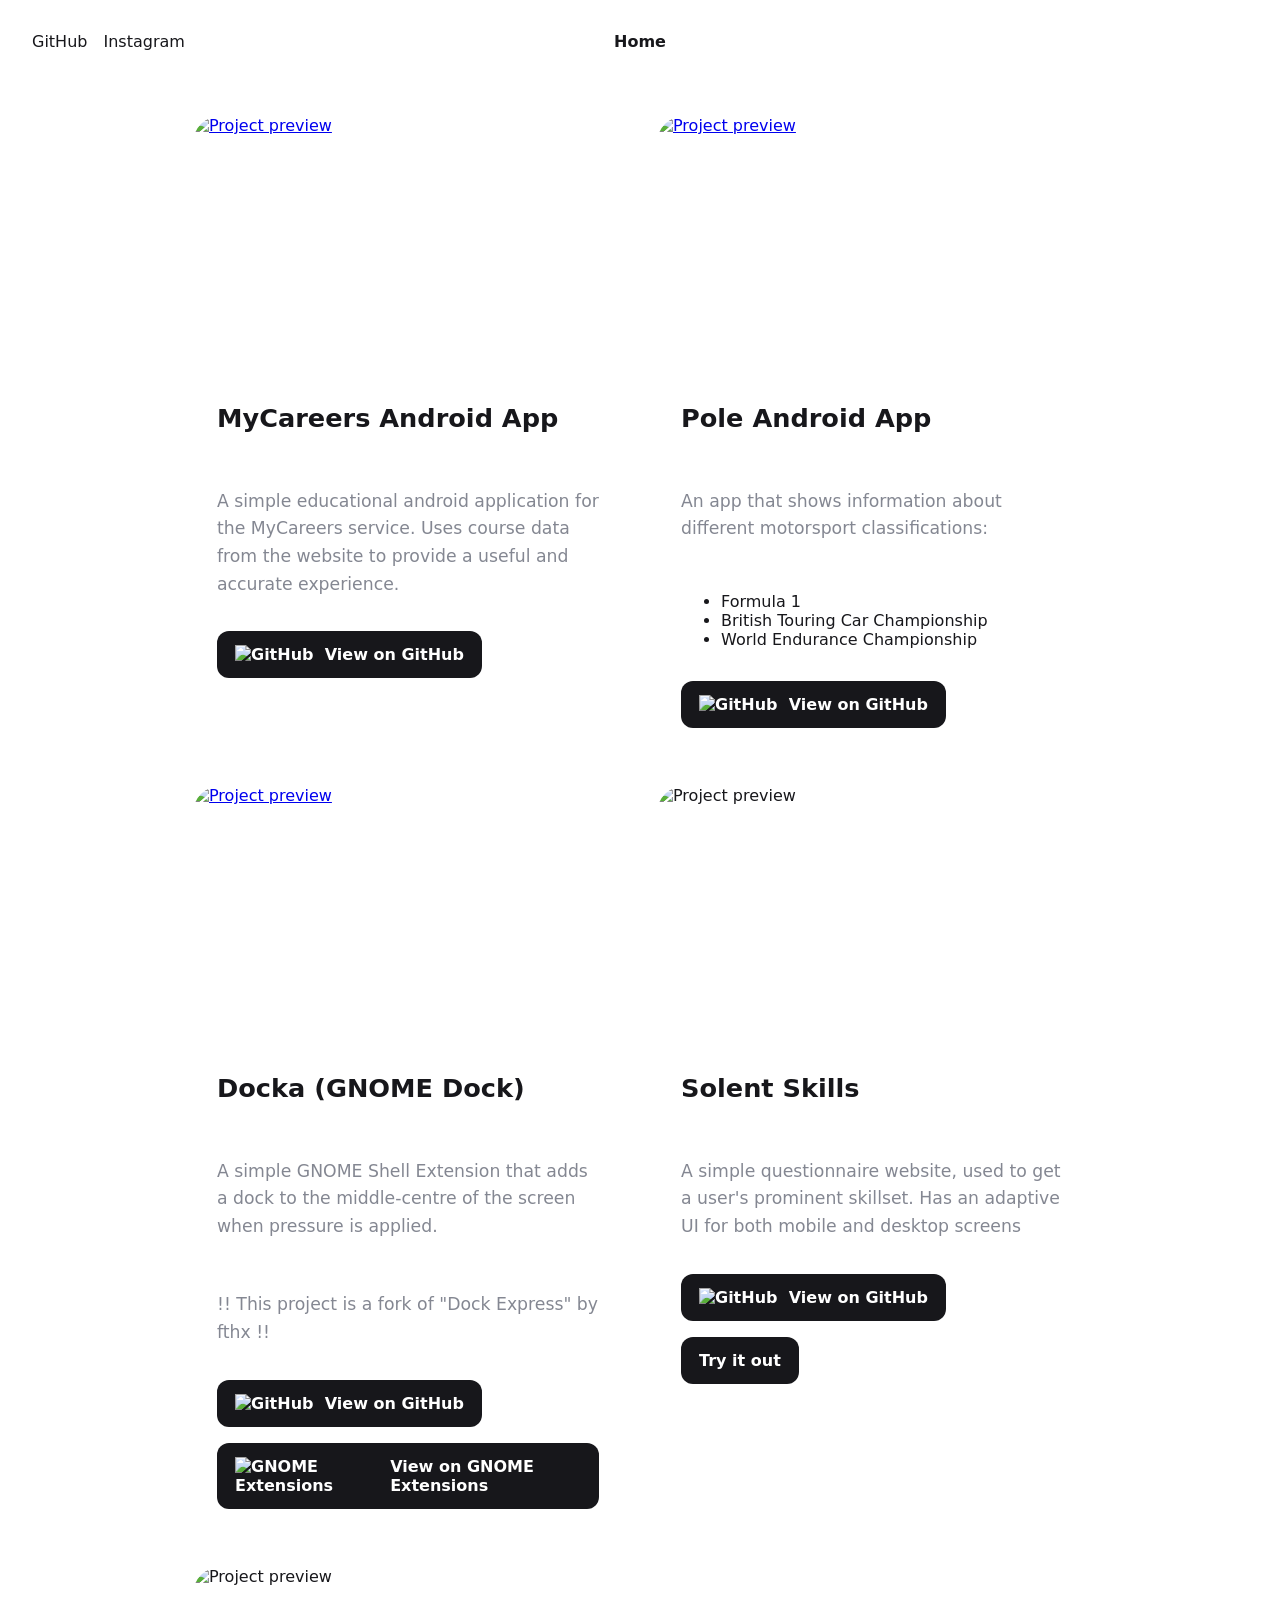
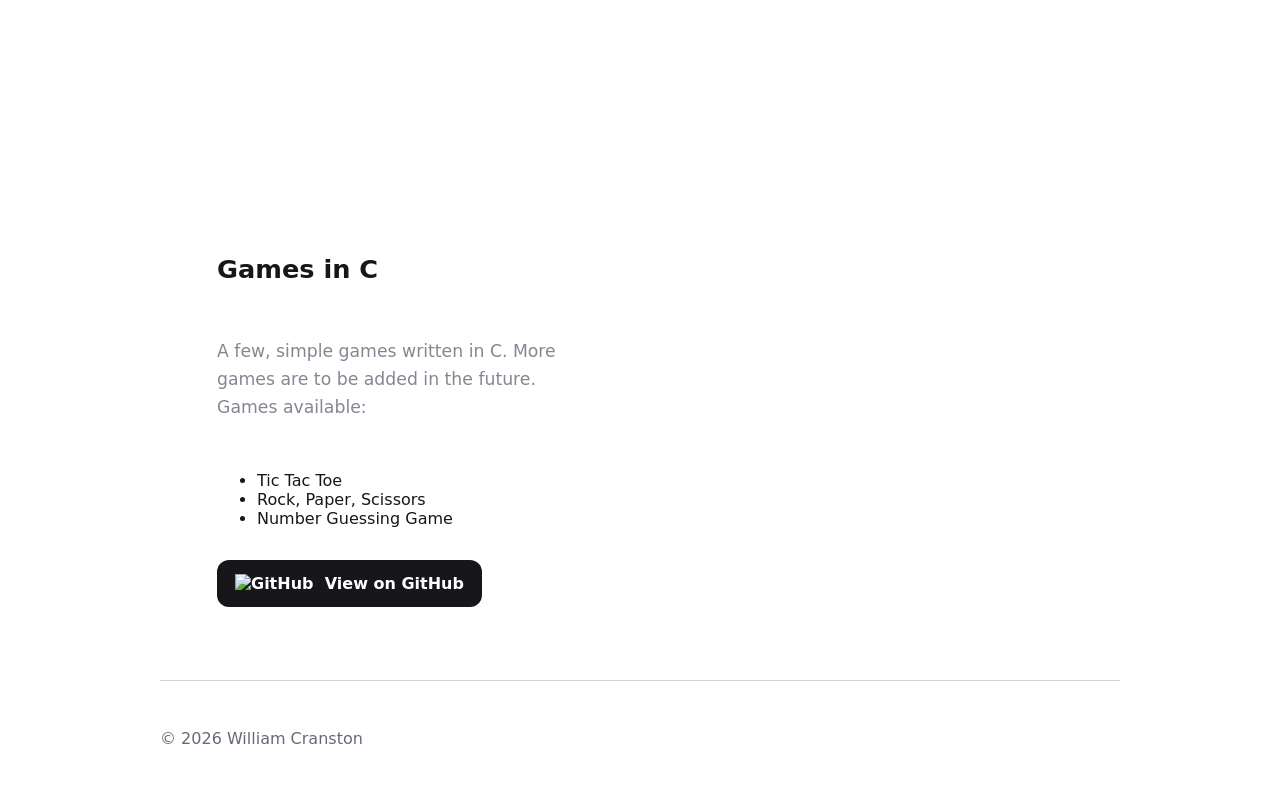
==== commit 043ce873: "Update GitHub link for Docka extension" ====
--- a/projects.html
+++ b/projects.html
@@ -183,7 +183,7 @@
               <span>View on GitHub</span>
             </a>
 
-            <a class="github-btn" href="https://extensions.gnome.org/">
+            <a class="github-btn" href="https://extensions.gnome.org/extension/10270/docka/">
               <picture>
                 <source
                   srcset="
